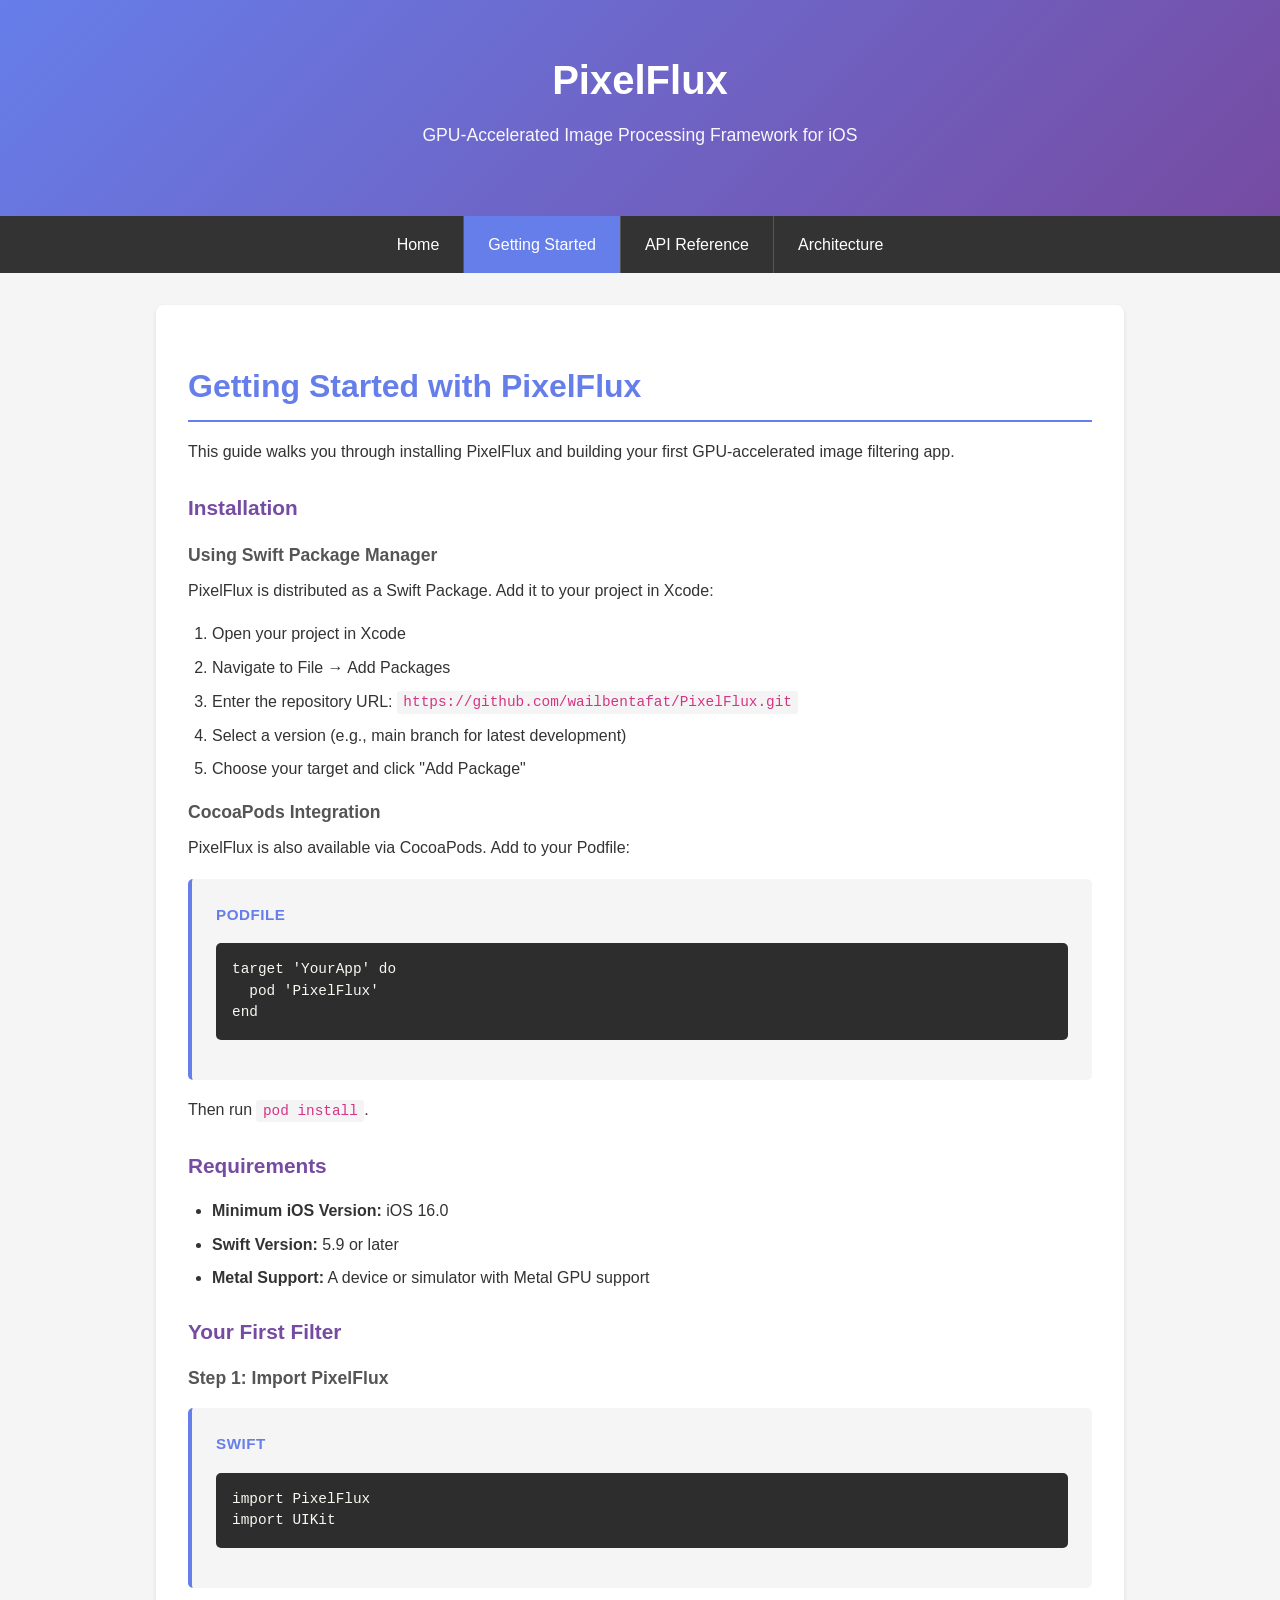
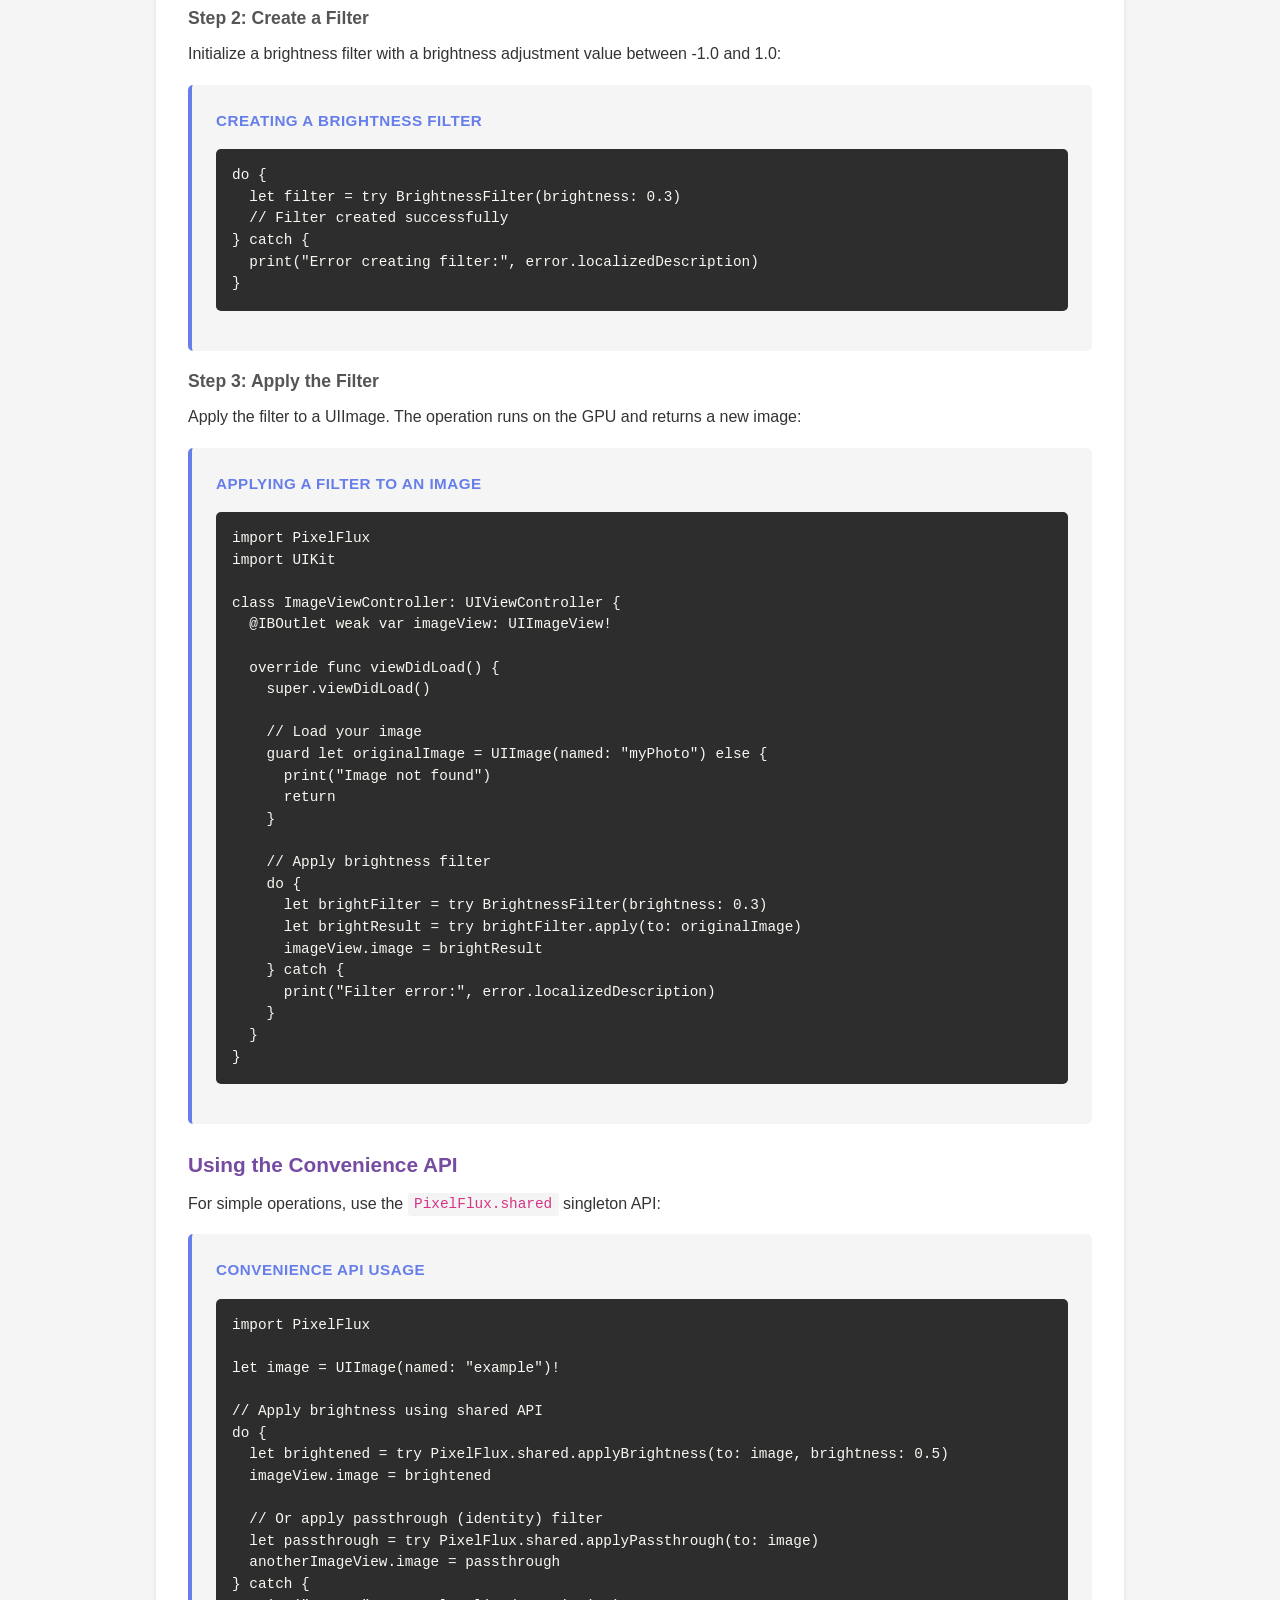
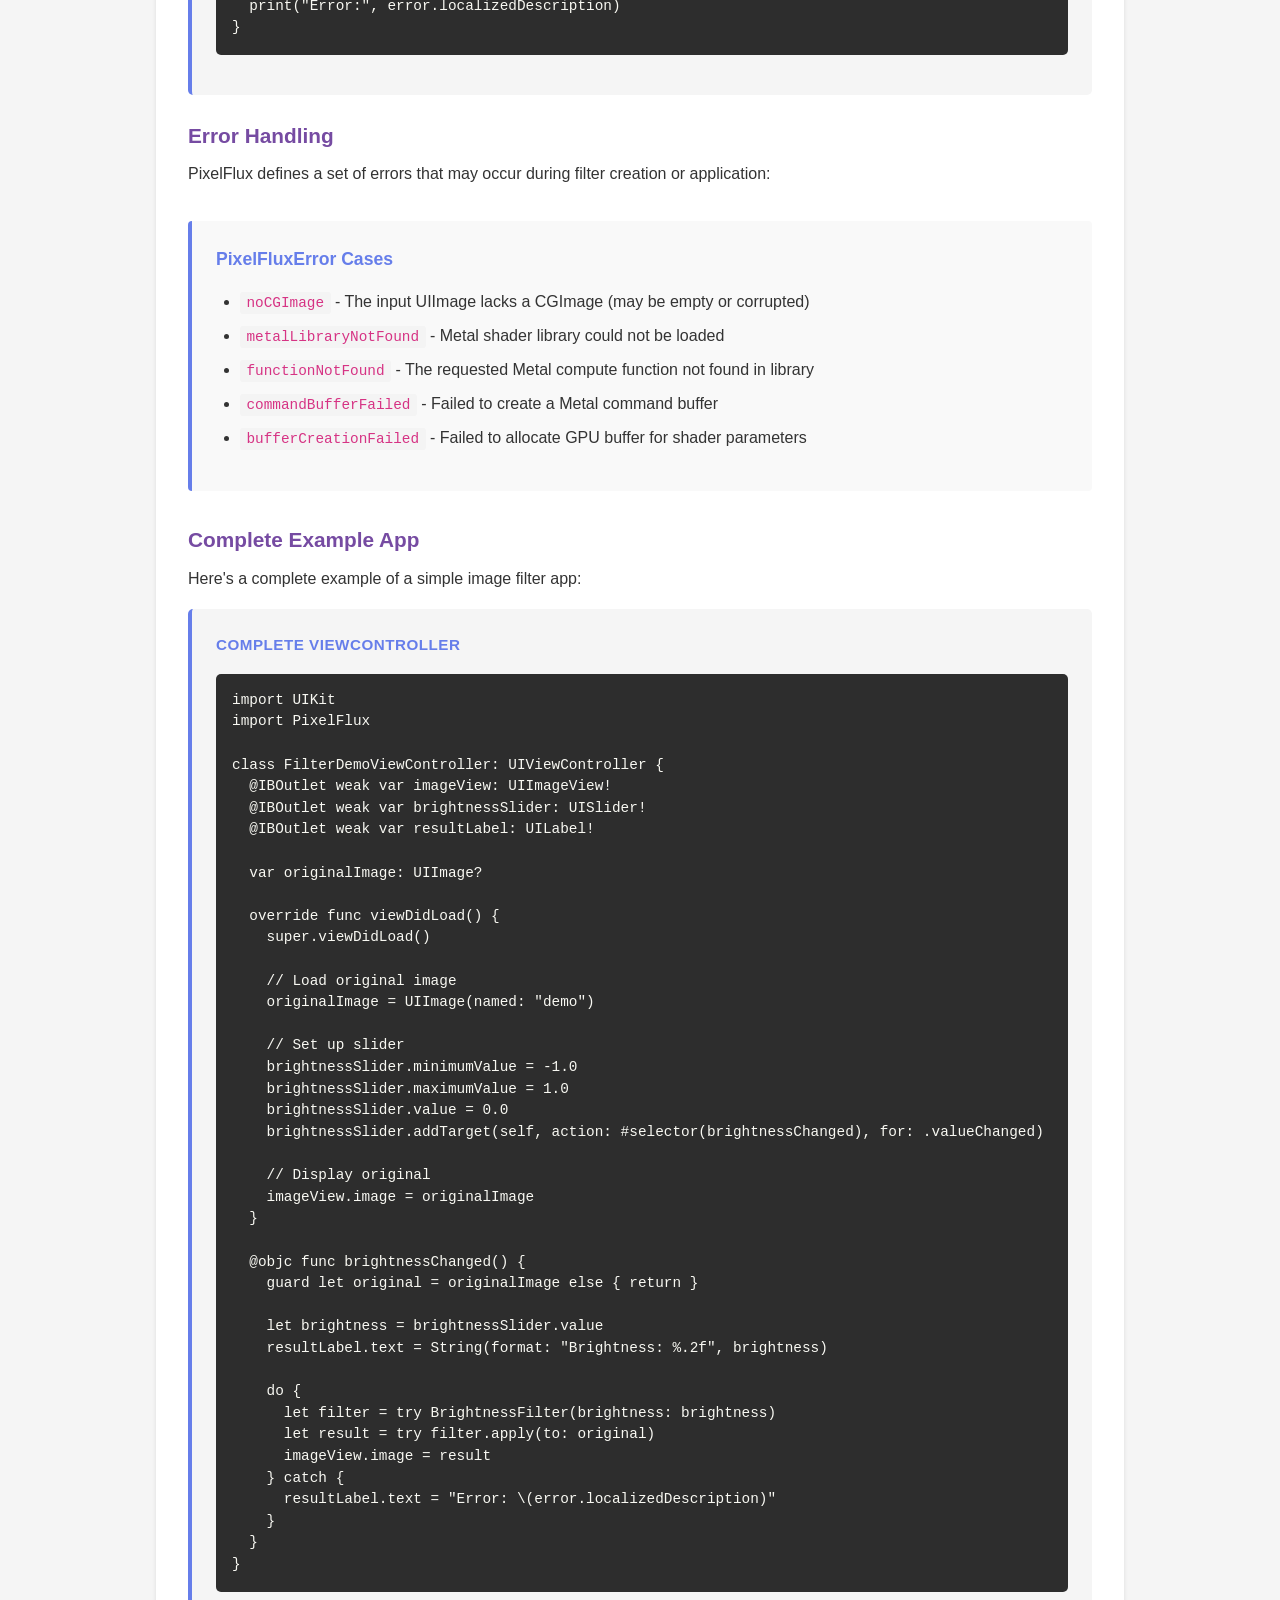
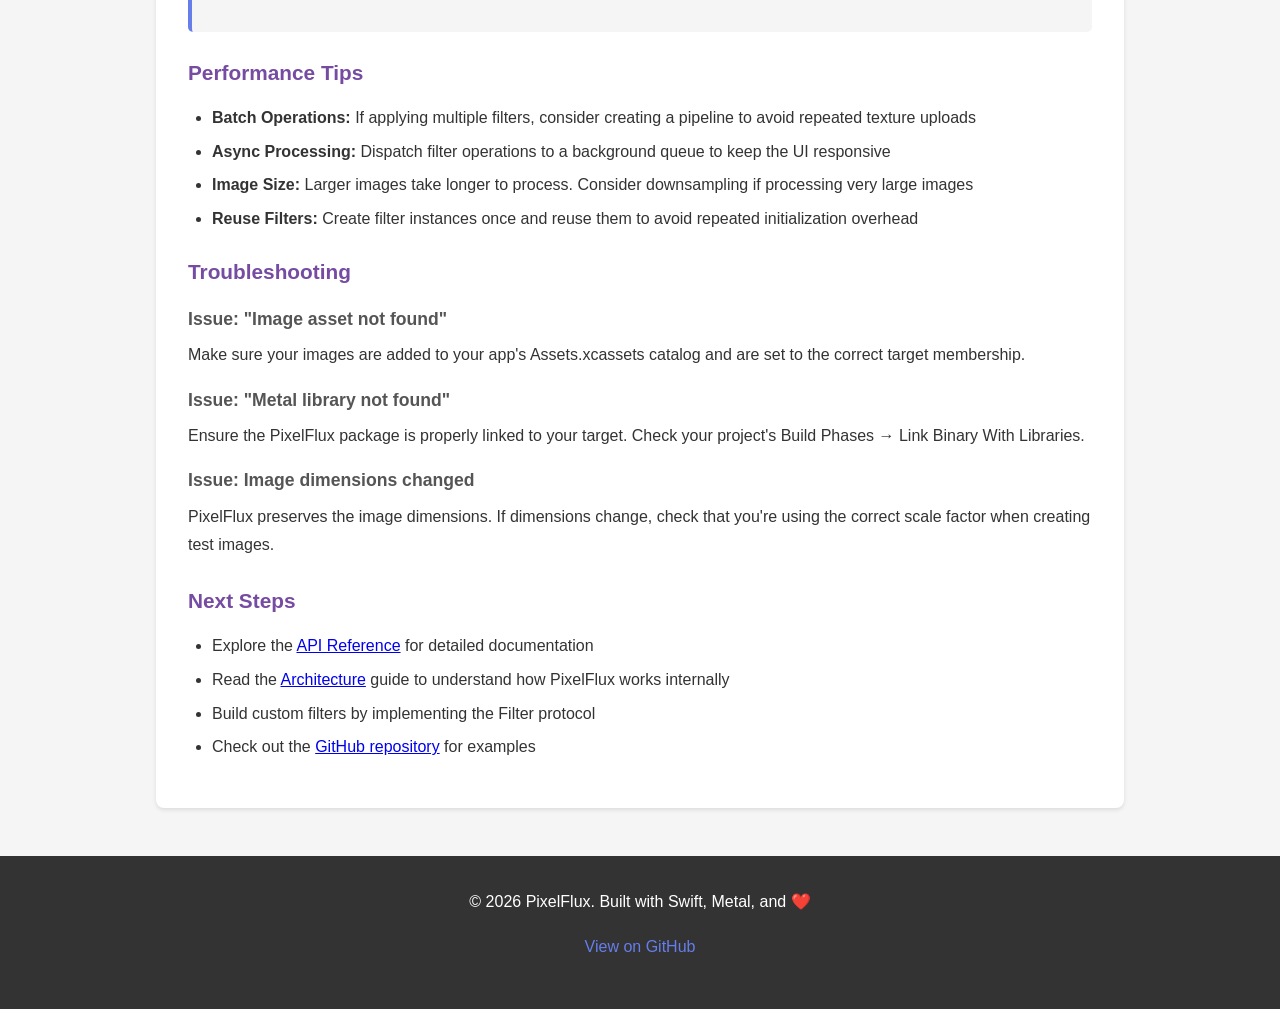
==== docs/getting-started.html @ f955431b "Add comprehensive HTML documentation and GitHub Pages deployment - Create docs/ directory with compl" ====
<!DOCTYPE html>
<html lang="en">
<head>
  <meta charset="UTF-8">
  <meta name="viewport" content="width=device-width, initial-scale=1.0">
  <title>Getting Started - PixelFlux</title>
  <link rel="stylesheet" href="style.css">
</head>
<body>
  <header>
    <h1>PixelFlux</h1>
    <p>GPU-Accelerated Image Processing Framework for iOS</p>
  </header>

  <nav>
    <a href="index.html">Home</a>
    <a href="getting-started.html" class="active">Getting Started</a>
    <a href="api-reference.html">API Reference</a>
    <a href="architecture.html">Architecture</a>
  </nav>

  <main>
    <div class="container">
      <h2>Getting Started with PixelFlux</h2>
      <p>This guide walks you through installing PixelFlux and building your first GPU-accelerated image filtering app.</p>

      <h3>Installation</h3>

      <h4>Using Swift Package Manager</h4>
      <p>PixelFlux is distributed as a Swift Package. Add it to your project in Xcode:</p>
      <ol>
        <li>Open your project in Xcode</li>
        <li>Navigate to File → Add Packages</li>
        <li>Enter the repository URL: <code>https://github.com/wailbentafat/PixelFlux.git</code></li>
        <li>Select a version (e.g., main branch for latest development)</li>
        <li>Choose your target and click "Add Package"</li>
      </ol>

      <h4>CocoaPods Integration</h4>
      <p>PixelFlux is also available via CocoaPods. Add to your Podfile:</p>
      <div class="code-example">
        <h5>Podfile</h5>
        <pre><code>target 'YourApp' do
  pod 'PixelFlux'
end</code></pre>
      </div>
      <p>Then run <code>pod install</code>.</p>

      <h3>Requirements</h3>
      <ul>
        <li><strong>Minimum iOS Version:</strong> iOS 16.0</li>
        <li><strong>Swift Version:</strong> 5.9 or later</li>
        <li><strong>Metal Support:</strong> A device or simulator with Metal GPU support</li>
      </ul>

      <h3>Your First Filter</h3>

      <h4>Step 1: Import PixelFlux</h4>
      <div class="code-example">
        <h5>Swift</h5>
        <pre><code>import PixelFlux
import UIKit</code></pre>
      </div>

      <h4>Step 2: Create a Filter</h4>
      <p>Initialize a brightness filter with a brightness adjustment value between -1.0 and 1.0:</p>
      <div class="code-example">
        <h5>Creating a Brightness Filter</h5>
        <pre><code>do {
  let filter = try BrightnessFilter(brightness: 0.3)
  // Filter created successfully
} catch {
  print("Error creating filter:", error.localizedDescription)
}</code></pre>
      </div>

      <h4>Step 3: Apply the Filter</h4>
      <p>Apply the filter to a UIImage. The operation runs on the GPU and returns a new image:</p>
      <div class="code-example">
        <h5>Applying a Filter to an Image</h5>
        <pre><code>import PixelFlux
import UIKit

class ImageViewController: UIViewController {
  @IBOutlet weak var imageView: UIImageView!

  override func viewDidLoad() {
    super.viewDidLoad()

    // Load your image
    guard let originalImage = UIImage(named: "myPhoto") else {
      print("Image not found")
      return
    }

    // Apply brightness filter
    do {
      let brightFilter = try BrightnessFilter(brightness: 0.3)
      let brightResult = try brightFilter.apply(to: originalImage)
      imageView.image = brightResult
    } catch {
      print("Filter error:", error.localizedDescription)
    }
  }
}</code></pre>
      </div>

      <h3>Using the Convenience API</h3>

      <p>For simple operations, use the <code>PixelFlux.shared</code> singleton API:</p>
      <div class="code-example">
        <h5>Convenience API Usage</h5>
        <pre><code>import PixelFlux

let image = UIImage(named: "example")!

// Apply brightness using shared API
do {
  let brightened = try PixelFlux.shared.applyBrightness(to: image, brightness: 0.5)
  imageView.image = brightened

  // Or apply passthrough (identity) filter
  let passthrough = try PixelFlux.shared.applyPassthrough(to: image)
  anotherImageView.image = passthrough
} catch {
  print("Error:", error.localizedDescription)
}</code></pre>
      </div>

      <h3>Error Handling</h3>

      <p>PixelFlux defines a set of errors that may occur during filter creation or application:</p>
      <div class="api-section">
        <h4>PixelFluxError Cases</h4>
        <ul>
          <li><code>noCGImage</code> - The input UIImage lacks a CGImage (may be empty or corrupted)</li>
          <li><code>metalLibraryNotFound</code> - Metal shader library could not be loaded</li>
          <li><code>functionNotFound</code> - The requested Metal compute function not found in library</li>
          <li><code>commandBufferFailed</code> - Failed to create a Metal command buffer</li>
          <li><code>bufferCreationFailed</code> - Failed to allocate GPU buffer for shader parameters</li>
        </ul>
      </div>

      <h3>Complete Example App</h3>

      <p>Here's a complete example of a simple image filter app:</p>
      <div class="code-example">
        <h5>Complete ViewController</h5>
        <pre><code>import UIKit
import PixelFlux

class FilterDemoViewController: UIViewController {
  @IBOutlet weak var imageView: UIImageView!
  @IBOutlet weak var brightnessSlider: UISlider!
  @IBOutlet weak var resultLabel: UILabel!

  var originalImage: UIImage?

  override func viewDidLoad() {
    super.viewDidLoad()

    // Load original image
    originalImage = UIImage(named: "demo")

    // Set up slider
    brightnessSlider.minimumValue = -1.0
    brightnessSlider.maximumValue = 1.0
    brightnessSlider.value = 0.0
    brightnessSlider.addTarget(self, action: #selector(brightnessChanged), for: .valueChanged)

    // Display original
    imageView.image = originalImage
  }

  @objc func brightnessChanged() {
    guard let original = originalImage else { return }

    let brightness = brightnessSlider.value
    resultLabel.text = String(format: "Brightness: %.2f", brightness)

    do {
      let filter = try BrightnessFilter(brightness: brightness)
      let result = try filter.apply(to: original)
      imageView.image = result
    } catch {
      resultLabel.text = "Error: \(error.localizedDescription)"
    }
  }
}</code></pre>
      </div>

      <h3>Performance Tips</h3>
      <ul>
        <li><strong>Batch Operations:</strong> If applying multiple filters, consider creating a pipeline to avoid repeated texture uploads</li>
        <li><strong>Async Processing:</strong> Dispatch filter operations to a background queue to keep the UI responsive</li>
        <li><strong>Image Size:</strong> Larger images take longer to process. Consider downsampling if processing very large images</li>
        <li><strong>Reuse Filters:</strong> Create filter instances once and reuse them to avoid repeated initialization overhead</li>
      </ul>

      <h3>Troubleshooting</h3>

      <h4>Issue: "Image asset not found"</h4>
      <p>Make sure your images are added to your app's Assets.xcassets catalog and are set to the correct target membership.</p>

      <h4>Issue: "Metal library not found"</h4>
      <p>Ensure the PixelFlux package is properly linked to your target. Check your project's Build Phases → Link Binary With Libraries.</p>

      <h4>Issue: Image dimensions changed</h4>
      <p>PixelFlux preserves the image dimensions. If dimensions change, check that you're using the correct scale factor when creating test images.</p>

      <h3>Next Steps</h3>
      <ul>
        <li>Explore the <a href="api-reference.html">API Reference</a> for detailed documentation</li>
        <li>Read the <a href="architecture.html">Architecture</a> guide to understand how PixelFlux works internally</li>
        <li>Build custom filters by implementing the Filter protocol</li>
        <li>Check out the <a href="https://github.com/wailbentafat/PixelFlux" target="_blank">GitHub repository</a> for examples</li>
      </ul>
    </div>
  </main>

  <footer>
    <p>&copy; 2026 PixelFlux. Built with Swift, Metal, and ❤️</p>
    <p><a href="https://github.com/wailbentafat/PixelFlux" target="_blank">View on GitHub</a></p>
  </footer>
</body>
</html>
---- docs/style.css ----
* {
  margin: 0;
  padding: 0;
  box-sizing: border-box;
}

body {
  font-family: -apple-system, BlinkMacSystemFont, 'Segoe UI', Roboto, Oxygen, Ubuntu, Cantarell, sans-serif;
  line-height: 1.6;
  color: #333;
  background: #f5f5f5;
}

header {
  background: linear-gradient(135deg, #667eea 0%, #764ba2 100%);
  color: white;
  padding: 3rem 2rem;
  text-align: center;
}

header h1 {
  font-size: 2.5rem;
  margin-bottom: 0.5rem;
}

header p {
  font-size: 1.1rem;
  opacity: 0.95;
}

nav {
  background: #333;
  padding: 0;
  margin: 0;
  display: flex;
  flex-wrap: wrap;
  justify-content: center;
}

nav a {
  color: white;
  padding: 1rem 1.5rem;
  text-decoration: none;
  border-right: 1px solid #555;
  transition: background 0.3s;
}

nav a:last-child {
  border-right: none;
}

nav a:hover,
nav a.active {
  background: #667eea;
}

main {
  max-width: 1000px;
  margin: 2rem auto;
  padding: 0 1rem;
}

.container {
  background: white;
  border-radius: 8px;
  padding: 2rem;
  margin-bottom: 2rem;
  box-shadow: 0 2px 4px rgba(0,0,0,0.1);
}

h2 {
  color: #667eea;
  font-size: 2rem;
  margin: 1.5rem 0 1rem;
  border-bottom: 2px solid #667eea;
  padding-bottom: 0.5rem;
}

h3 {
  color: #764ba2;
  font-size: 1.3rem;
  margin: 1.5rem 0 0.5rem;
}

h4 {
  color: #555;
  font-size: 1.1rem;
  margin: 1rem 0 0.5rem;
}

p {
  margin-bottom: 1rem;
  line-height: 1.8;
}

code {
  background: #f4f4f4;
  padding: 0.2rem 0.4rem;
  border-radius: 3px;
  font-family: 'Courier New', monospace;
  font-size: 0.9rem;
  color: #d63384;
}

pre {
  background: #2d2d2d;
  color: #f8f8f2;
  padding: 1rem;
  border-radius: 5px;
  overflow-x: auto;
  margin: 1rem 0;
  font-family: 'Courier New', monospace;
  font-size: 0.9rem;
  line-height: 1.5;
}

pre code {
  background: none;
  color: inherit;
  padding: 0;
}

ul, ol {
  margin: 1rem 0 1rem 1.5rem;
}

li {
  margin-bottom: 0.5rem;
}

.feature-list {
  display: grid;
  grid-template-columns: repeat(auto-fit, minmax(250px, 1fr));
  gap: 1.5rem;
  margin: 2rem 0;
}

.feature-item {
  background: linear-gradient(135deg, #667eea15 0%, #764ba215 100%);
  padding: 1.5rem;
  border-radius: 8px;
  border-left: 4px solid #667eea;
}

.feature-item h4 {
  color: #667eea;
  margin-top: 0;
}

.api-section {
  margin: 2rem 0;
  padding: 1.5rem;
  background: #f9f9f9;
  border-left: 4px solid #667eea;
  border-radius: 4px;
}

.api-section h4 {
  color: #667eea;
  margin-top: 0;
}

.parameter {
  display: flex;
  margin: 0.5rem 0;
  font-size: 0.95rem;
}

.parameter-name {
  font-weight: bold;
  color: #764ba2;
  min-width: 120px;
}

.parameter-type {
  color: #666;
  margin: 0 0.5rem;
}

.parameter-desc {
  flex: 1;
}

.code-example {
  background: #f5f5f5;
  padding: 1.5rem;
  border-radius: 5px;
  margin: 1rem 0;
  border-left: 4px solid #667eea;
}

.code-example h5 {
  color: #667eea;
  margin-top: 0;
  font-size: 0.95rem;
  text-transform: uppercase;
  letter-spacing: 0.5px;
}

table {
  width: 100%;
  border-collapse: collapse;
  margin: 1rem 0;
}

th, td {
  padding: 0.75rem;
  text-align: left;
  border-bottom: 1px solid #ddd;
}

th {
  background: #667eea;
  color: white;
}

tr:hover {
  background: #f9f9f9;
}

.badge {
  display: inline-block;
  padding: 0.25rem 0.75rem;
  background: #667eea;
  color: white;
  border-radius: 20px;
  font-size: 0.85rem;
  margin-right: 0.5rem;
}

.badge.optional {
  background: #6c757d;
}

.badge.required {
  background: #dc3545;
}

.button {
  display: inline-block;
  padding: 0.75rem 1.5rem;
  background: #667eea;
  color: white;
  text-decoration: none;
  border-radius: 5px;
  transition: background 0.3s;
  border: none;
  cursor: pointer;
  font-size: 1rem;
}

.button:hover {
  background: #764ba2;
}

.button.secondary {
  background: #6c757d;
}

.button.secondary:hover {
  background: #5a6268;
}

footer {
  background: #333;
  color: white;
  text-align: center;
  padding: 2rem;
  margin-top: 3rem;
}

footer a {
  color: #667eea;
  text-decoration: none;
}

footer a:hover {
  text-decoration: underline;
}

@media (max-width: 768px) {
  header h1 {
    font-size: 1.8rem;
  }

  nav {
    flex-direction: column;
  }

  nav a {
    border-right: none;
    border-bottom: 1px solid #555;
  }

  nav a:last-child {
    border-bottom: none;
  }

  .feature-list {
    grid-template-columns: 1fr;
  }

  .container {
    padding: 1.5rem;
  }
}
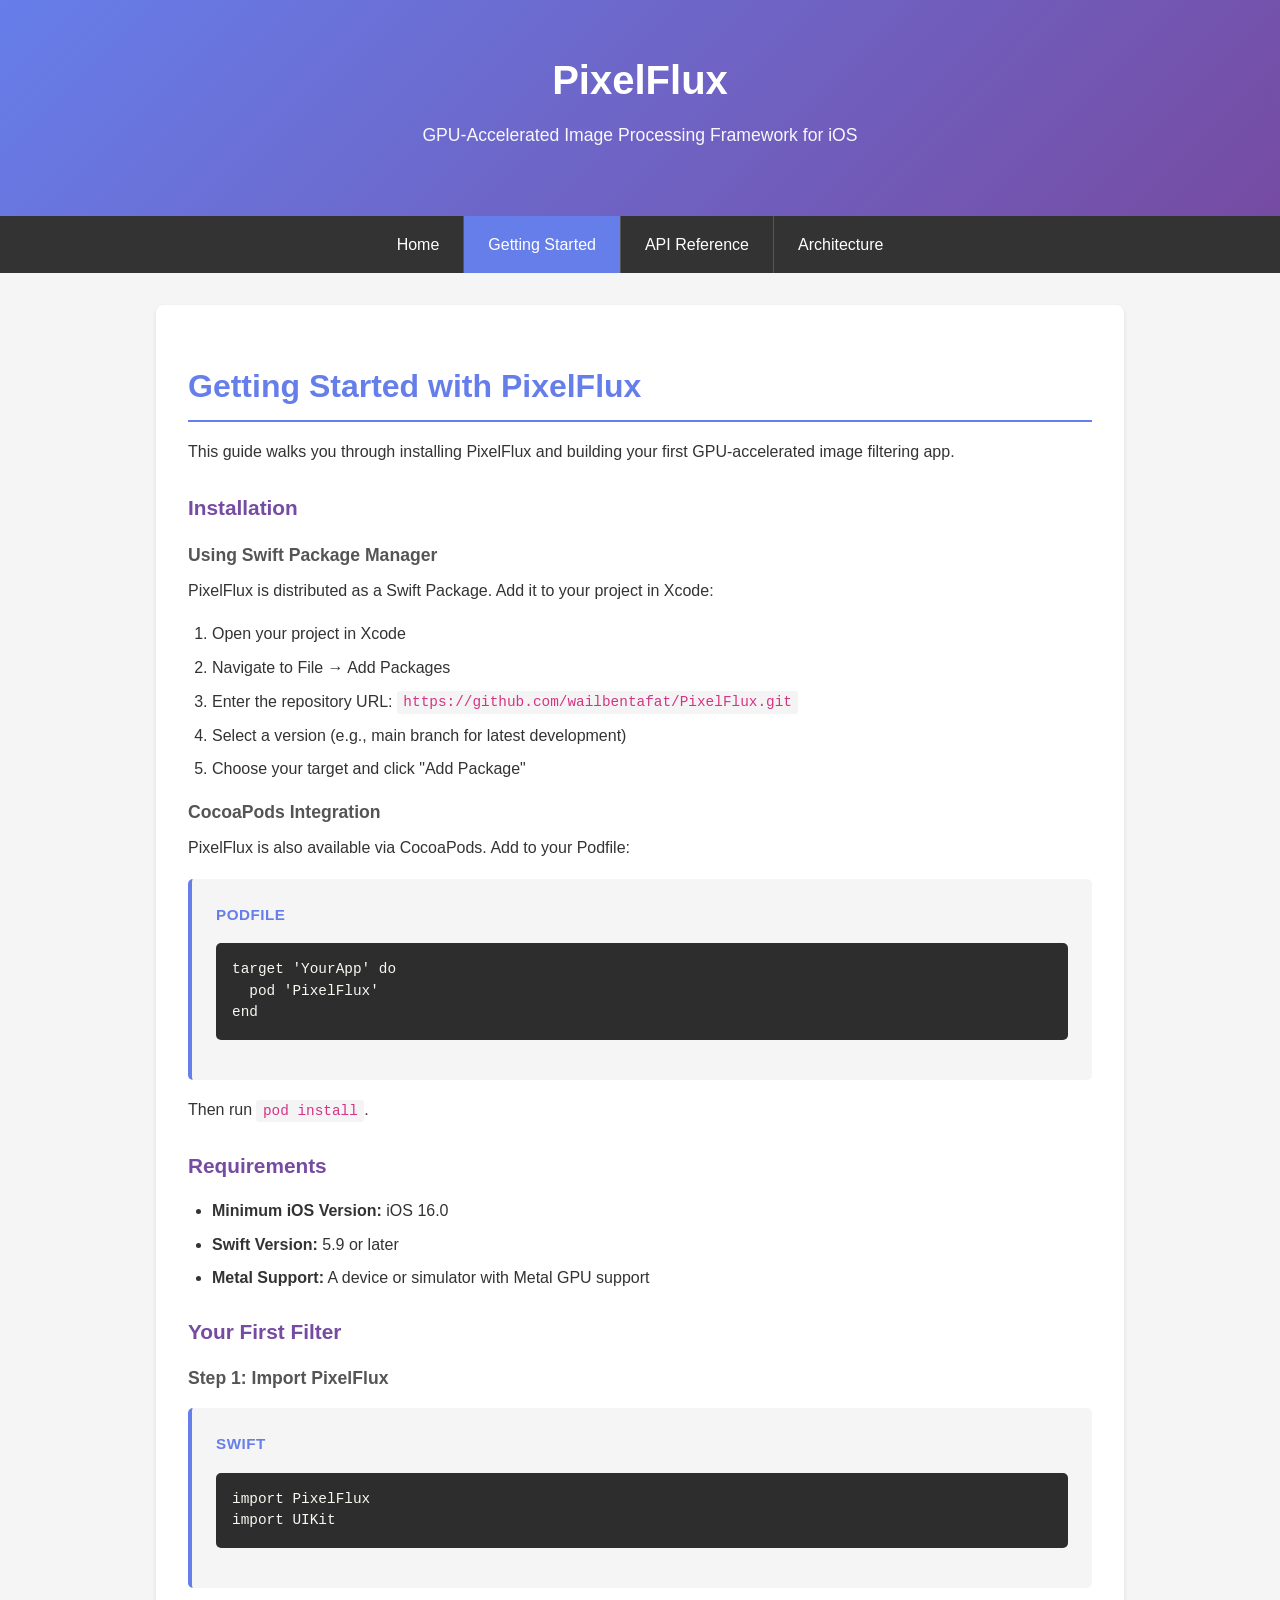
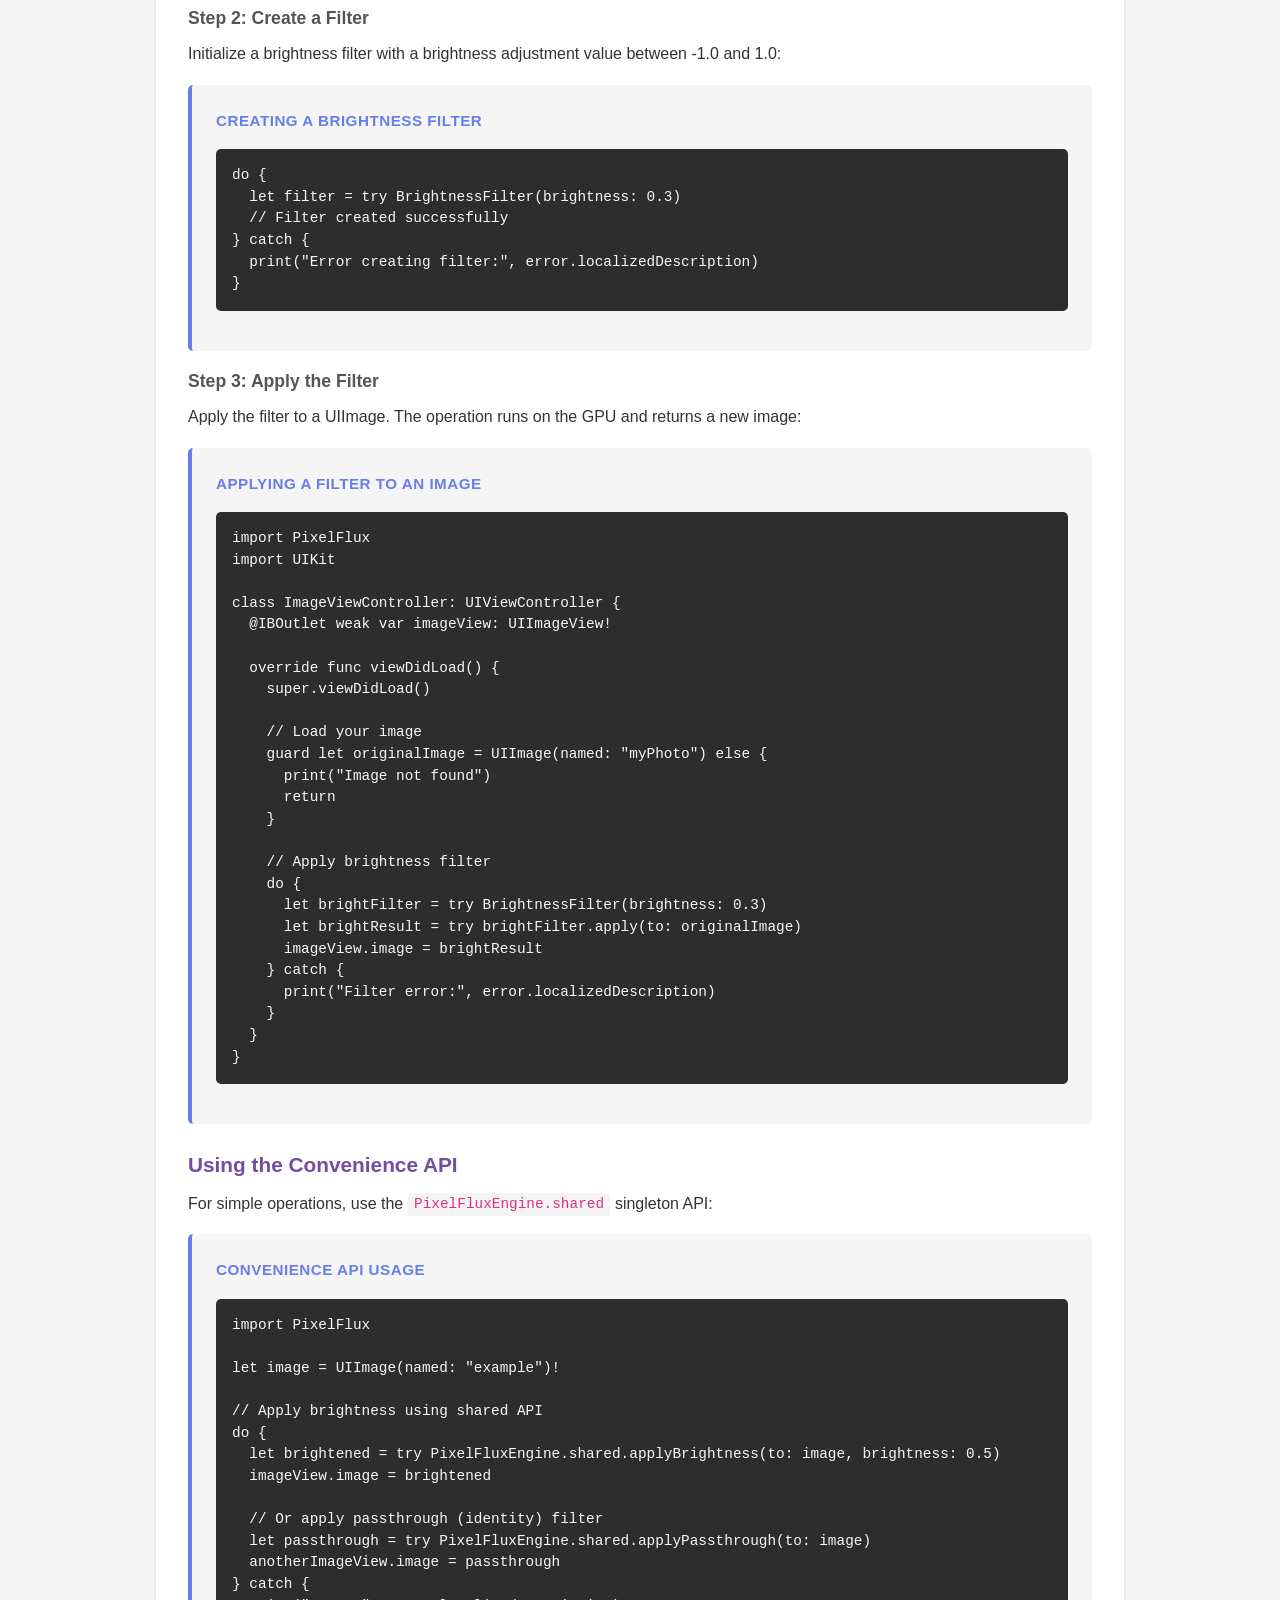
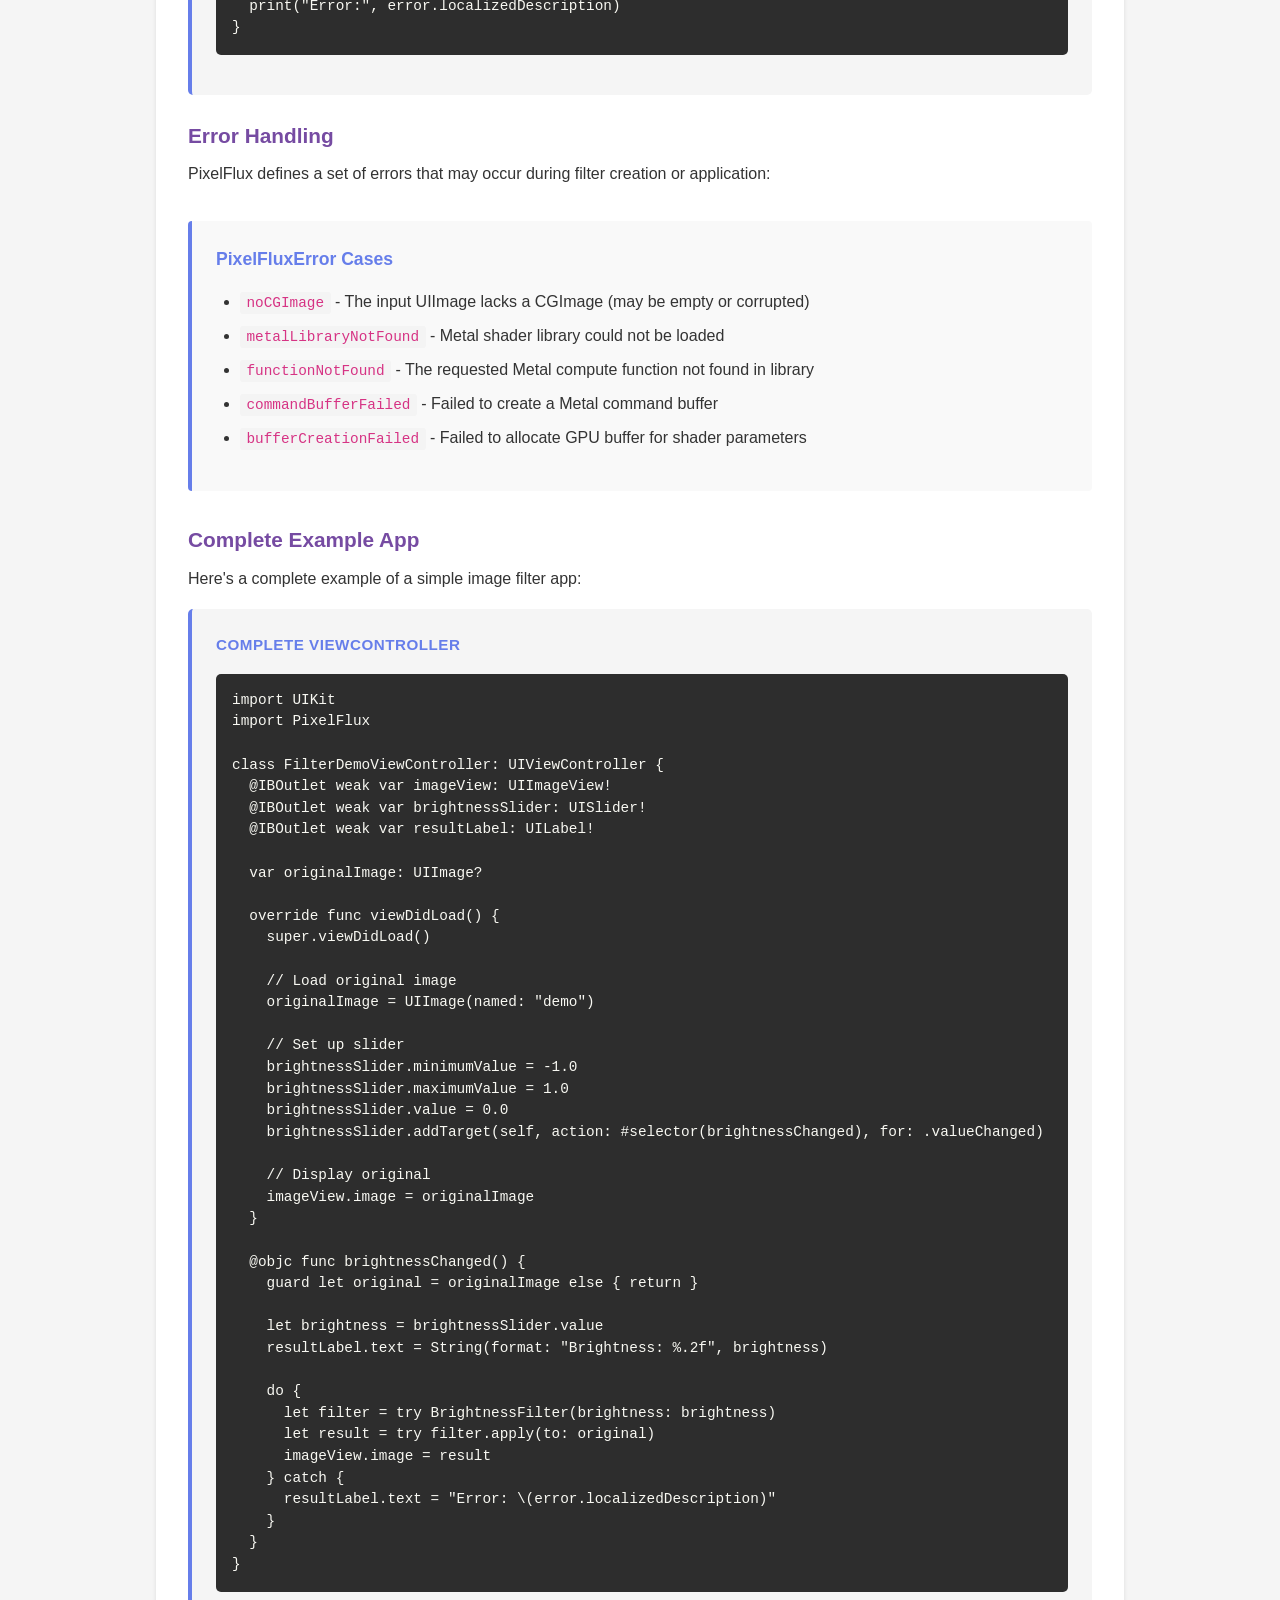
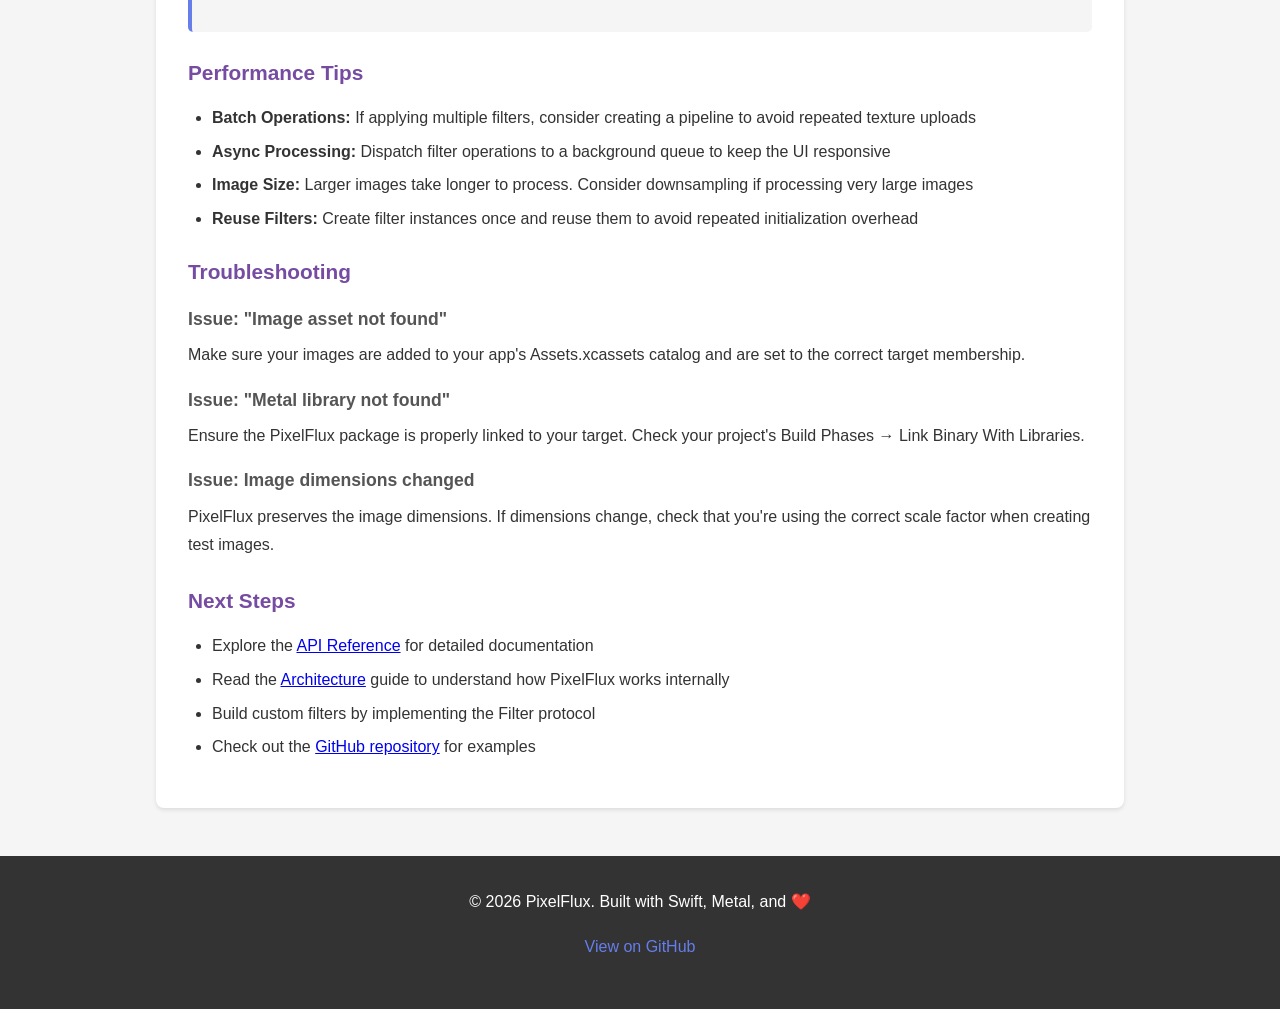
==== commit efeb6441: "fix: rename PixelFlux class to PixelFluxEngine to fix swiftinterface build The public class PixelFlu" ====
--- a/docs/getting-started.html
+++ b/docs/getting-started.html
@@ -107,7 +107,7 @@
 
       <h3>Using the Convenience API</h3>
 
-      <p>For simple operations, use the <code>PixelFlux.shared</code> singleton API:</p>
+      <p>For simple operations, use the <code>PixelFluxEngine.shared</code> singleton API:</p>
       <div class="code-example">
         <h5>Convenience API Usage</h5>
         <pre><code>import PixelFlux
@@ -116,11 +116,11 @@
 
 // Apply brightness using shared API
 do {
-  let brightened = try PixelFlux.shared.applyBrightness(to: image, brightness: 0.5)
+  let brightened = try PixelFluxEngine.shared.applyBrightness(to: image, brightness: 0.5)
   imageView.image = brightened
 
   // Or apply passthrough (identity) filter
-  let passthrough = try PixelFlux.shared.applyPassthrough(to: image)
+  let passthrough = try PixelFluxEngine.shared.applyPassthrough(to: image)
   anotherImageView.image = passthrough
 } catch {
   print("Error:", error.localizedDescription)
